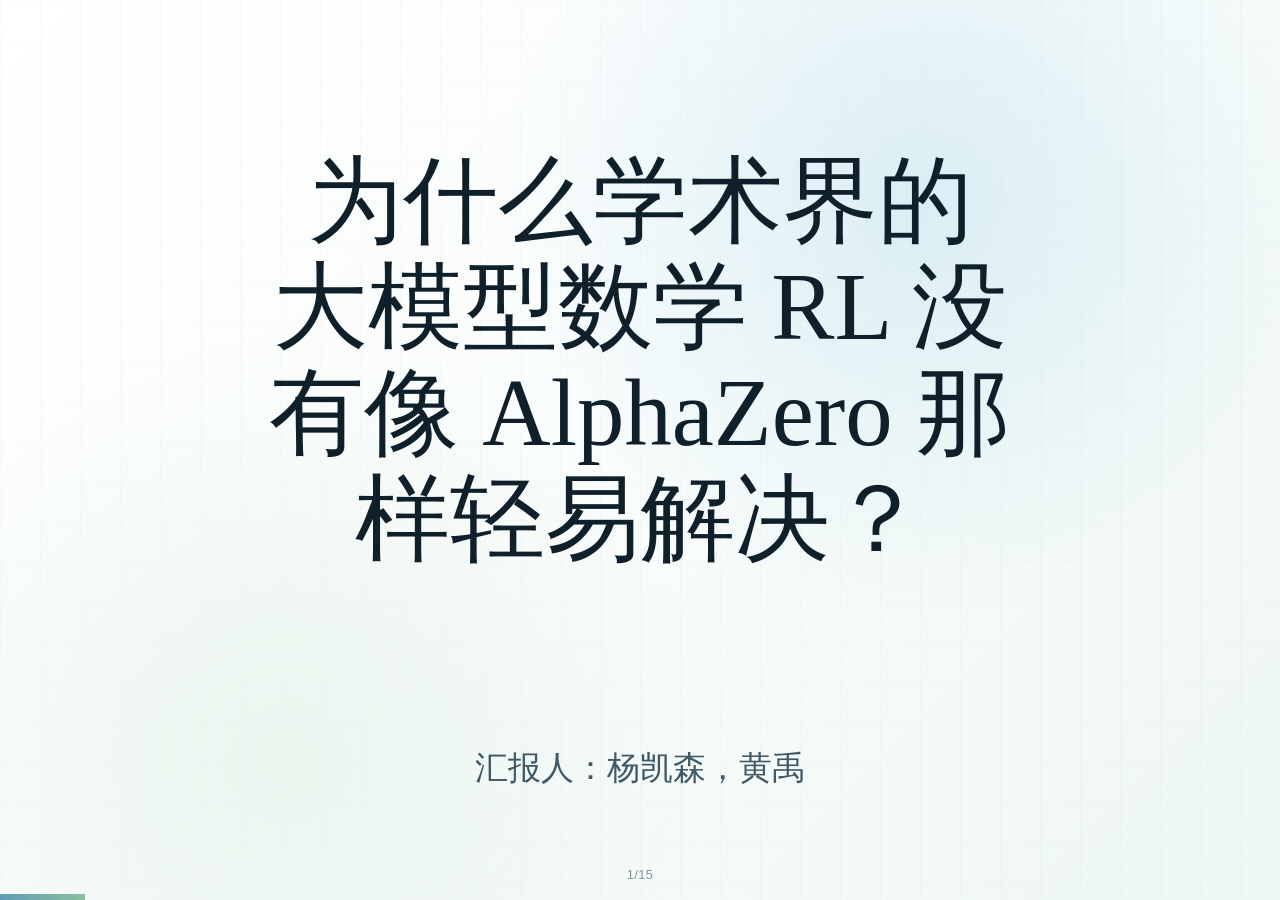
==== slides/llm_math_rl_alpha_zero/index.html @ 80ddf14b "Add LLM math RL class slides Co-authored-by: Codex <codex@openai.com>" ====
<!doctype html>
<html lang="zh-CN">
<head>
  <meta charset="utf-8" />
  <meta name="viewport" content="width=device-width, initial-scale=1" />
  <title>为什么学术界的大模型数学RL没有像AlphaZero那样轻易解决？</title>
  <style>
    :root {
      --ink: #18202b;
      --muted: #5f6875;
      --paper: #f7f4ee;
      --panel: #fffdf8;
      --line: #ded6c7;
      --red: #a84636;
      --blue: #2f6384;
      --green: #4d765c;
      --gold: #b88435;
    }
    * { box-sizing: border-box; }
    body {
      margin: 0;
      font-family: Inter, "Avenir Next", "Helvetica Neue", Arial, "PingFang SC", "Microsoft YaHei", sans-serif;
      color: var(--ink);
      background: #111;
      overflow: hidden;
    }
    .deck {
      height: 100vh;
      width: 100vw;
      position: relative;
      background: var(--paper);
    }
    .slide {
      display: none;
      width: 100vw;
      height: 100vh;
      padding: 56px 72px 54px;
      position: absolute;
      inset: 0;
      overflow: hidden;
      background:
        linear-gradient(90deg, rgba(24,32,43,.035) 1px, transparent 1px),
        linear-gradient(180deg, rgba(24,32,43,.03) 1px, transparent 1px),
        var(--paper);
      background-size: 34px 34px;
    }
    .slide.active { display: block; }
    .kicker {
      color: var(--red);
      text-transform: uppercase;
      letter-spacing: .08em;
      font-size: 13px;
      font-weight: 800;
      margin-bottom: 18px;
    }
    h1, h2 {
      margin: 0;
      letter-spacing: 0;
      line-height: 1.04;
      font-weight: 820;
    }
    h1 {
      font-size: clamp(48px, 6.1vw, 92px);
      max-width: 1120px;
    }
    h2 {
      font-size: clamp(34px, 4.2vw, 62px);
      max-width: 1100px;
    }
    h3 {
      font-size: 23px;
      margin: 0 0 14px;
      line-height: 1.22;
    }
    p {
      font-size: 25px;
      line-height: 1.45;
      margin: 18px 0 0;
      color: var(--muted);
      max-width: 1020px;
    }
    .lead {
      font-size: 30px;
      line-height: 1.42;
      color: #303844;
      max-width: 1080px;
    }
    .grid {
      display: grid;
      gap: 26px;
      margin-top: 34px;
    }
    .cols-2 { grid-template-columns: 1fr 1fr; }
    .cols-3 { grid-template-columns: repeat(3, 1fr); }
    .card {
      background: rgba(255,253,248,.84);
      border: 1px solid var(--line);
      border-radius: 8px;
      padding: 24px 26px;
      box-shadow: 0 12px 34px rgba(40,34,24,.08);
    }
    .card strong { color: var(--ink); }
    .card p, li { font-size: 22px; line-height: 1.42; }
    ul {
      padding-left: 1.1em;
      margin: 16px 0 0;
      color: #34404d;
    }
    li { margin: 10px 0; }
    .formula {
      font-family: ui-monospace, SFMono-Regular, Menlo, Consolas, monospace;
      font-size: 28px;
      color: #1f2a36;
      background: #f0e9db;
      border: 1px solid #dfd2bf;
      border-radius: 8px;
      padding: 18px 20px;
      display: inline-block;
      margin-top: 18px;
    }
    .image-row {
      display: grid;
      grid-template-columns: 1.05fr .95fr;
      gap: 28px;
      align-items: center;
      margin-top: 28px;
      height: calc(100vh - 255px);
    }
    .figure {
      background: var(--panel);
      border: 1px solid var(--line);
      border-radius: 8px;
      padding: 12px;
      height: 100%;
      display: flex;
      align-items: center;
      justify-content: center;
      box-shadow: 0 12px 34px rgba(40,34,24,.08);
    }
    .figure img {
      max-width: 100%;
      max-height: 100%;
      object-fit: contain;
      display: block;
    }
    .caption {
      font-size: 16px;
      color: var(--muted);
      margin-top: 8px;
    }
    .tag {
      display: inline-block;
      padding: 5px 10px;
      border-radius: 999px;
      background: #eee4d2;
      border: 1px solid #dbccb4;
      color: #4f4130;
      font-size: 15px;
      font-weight: 750;
      margin: 0 8px 8px 0;
    }
    .big-number {
      font-size: 58px;
      font-weight: 860;
      color: var(--blue);
      line-height: 1;
      margin-bottom: 8px;
    }
    .eqbox {
      display: grid;
      grid-template-columns: 1fr 1fr;
      gap: 24px;
      margin-top: 34px;
    }
    .axis {
      height: 210px;
      border-left: 2px solid #42505f;
      border-bottom: 2px solid #42505f;
      position: relative;
      margin-top: 24px;
      background: linear-gradient(180deg, rgba(255,255,255,.48), rgba(255,255,255,.12));
    }
    .line {
      position: absolute;
      left: 20px;
      right: 20px;
      height: 4px;
      background: var(--blue);
      top: 74px;
      border-radius: 999px;
    }
    .curve {
      position: absolute;
      left: 20px;
      right: 20px;
      bottom: 22px;
      height: 150px;
    }
    .curve svg { width: 100%; height: 100%; }
    .board {
      display: grid;
      grid-template-columns: repeat(7, 34px);
      gap: 7px;
      justify-content: center;
      margin-top: 20px;
    }
    .cell {
      width: 34px;
      height: 34px;
      border-radius: 50%;
      background: #dfd7c7;
      border: 1px solid #c9bca7;
    }
    .r { background: #b8493a; }
    .y { background: #d0a141; }
    .watermelon {
      position: relative;
      width: 480px;
      height: 300px;
      border-radius: 50%;
      background: radial-gradient(circle at 50% 48%, #e64d5f 0 54%, #f5d7d6 55% 59%, #477a55 60% 100%);
      margin: 34px auto 0;
      box-shadow: inset -16px -22px 35px rgba(0,0,0,.16);
    }
    .seed {
      position: absolute;
      width: 14px;
      height: 28px;
      border-radius: 50% 50% 55% 55%;
      background: #1c1b18;
      transform: rotate(18deg);
    }
    .arrow {
      text-align: center;
      font-size: 42px;
      color: var(--gold);
      font-weight: 800;
      margin-top: 18px;
    }
    .shrink-layout {
      display: grid;
      grid-template-columns: 1.18fr .82fr;
      gap: clamp(22px, 3vw, 38px);
      align-items: center;
      height: calc(100vh - 220px);
      margin-top: clamp(22px, 3vh, 34px);
    }
    .shrink-scene {
      position: relative;
      height: 100%;
      min-height: 430px;
      border: 1px solid var(--line);
      border-radius: 14px;
      background:
        radial-gradient(circle at 50% 50%, rgba(230, 77, 95, .08), transparent 40%),
        linear-gradient(180deg, rgba(255,255,255,.94), rgba(247,252,249,.84));
      overflow: hidden;
      box-shadow: var(--shadow-soft);
    }
    .melon-shell {
      position: absolute;
      left: 50%;
      top: 50%;
      width: min(52vw, 620px);
      aspect-ratio: 1.58;
      border-radius: 50%;
      background:
        radial-gradient(circle at 50% 48%, #e75a66 0 55%, #f7d8d5 56% 60%, #4d7d5c 61% 100%);
      box-shadow: inset -22px -26px 42px rgba(25, 55, 40, .18), 0 22px 52px rgba(93, 118, 104, .12);
      transform: translate(-50%, -50%) scale(1);
      transform-origin: center;
    }
    .seed-map-final {
      position: absolute;
      left: 50%;
      top: 50%;
      width: min(44vw, 560px);
      height: min(54vh, 390px);
      transform: translate(-50%, -50%) scale(.72);
      opacity: 0;
      border-radius: 12px;
      background: rgba(255,255,255,.94);
      border: 1px solid rgba(107, 137, 145, .24);
      padding: 10px;
      box-shadow: 0 18px 46px rgba(72, 90, 98, .16);
      display: flex;
      align-items: center;
      justify-content: center;
    }
    .seed-map-final img {
      max-width: 100%;
      max-height: 100%;
      object-fit: contain;
      display: block;
    }
    .seed-pin {
      position: absolute;
      left: 50%;
      top: 50%;
      width: 13px;
      height: 13px;
      border-radius: 50%;
      background: #2f6384;
      box-shadow: 0 0 0 5px rgba(79, 131, 163, .13);
      opacity: 0;
      transform: translate(-50%, -50%) scale(.4);
    }
    .slide.active .melon-shell {
      animation: shrinkMelon 2.1s cubic-bezier(.22,.9,.25,1) .20s forwards;
    }
    .slide.active .seed-map-final {
      animation: revealSeedMap 1.55s cubic-bezier(.22,.9,.25,1) 1.10s forwards;
    }
    .slide.active .seed-pin {
      animation: seedPin 1.45s cubic-bezier(.2,.82,.28,1) 1.05s forwards;
    }
    .slide.active .seed-pin:nth-of-type(3) { animation-delay: 1.14s; }
    .slide.active .seed-pin:nth-of-type(4) { animation-delay: 1.20s; }
    .slide.active .seed-pin:nth-of-type(5) { animation-delay: 1.28s; }
    .slide.active .seed-pin:nth-of-type(6) { animation-delay: 1.35s; }
    .shrink-copy {
      display: flex;
      flex-direction: column;
      justify-content: center;
      min-height: 430px;
    }
    @keyframes shrinkMelon {
      0% { opacity: 1; transform: translate(-50%, -50%) scale(1); filter: saturate(1); }
      58% { opacity: .92; transform: translate(-50%, -50%) scale(.58); filter: saturate(.92); }
      100% { opacity: .14; transform: translate(-50%, -50%) scale(.26); filter: saturate(.55); }
    }
    @keyframes revealSeedMap {
      0% { opacity: 0; transform: translate(-50%, -50%) scale(.72); }
      100% { opacity: 1; transform: translate(-50%, -50%) scale(1); }
    }
    @keyframes seedPin {
      0% { opacity: 0; transform: translate(-50%, -50%) scale(.35); }
      100% { opacity: 1; transform: translate(var(--dx), var(--dy)) scale(1); }
    }
    .footer {
      position: absolute;
      left: 72px;
      right: 72px;
      bottom: 24px;
      display: flex;
      justify-content: space-between;
      color: #7a746b;
      font-size: 14px;
    }
    .progress {
      position: fixed;
      left: 0;
      bottom: 0;
      height: 4px;
      background: var(--red);
      transition: width .15s ease;
      z-index: 3;
    }
    .note {
      position: absolute;
      right: 72px;
      top: 60px;
      color: #887f72;
      font-size: 14px;
    }
    .compact p, .compact li { font-size: 20px; }

    /*
      Visual refresh: "scholarly atlas".
      The original content is preserved; this layer gives the deck a more
      editorial classroom-presentation feel with restrained motion.
    */
    :root {
      --ink: #15191e;
      --muted: #545e67;
      --paper: #f3efe6;
      --panel: rgba(255, 252, 244, .74);
      --line: rgba(75, 69, 57, .20);
      --red: #8f2f2b;
      --blue: #245a78;
      --green: #3e6c55;
      --gold: #a87327;
      --wash-blue: rgba(36, 90, 120, .085);
      --wash-red: rgba(143, 47, 43, .070);
      --wash-green: rgba(62, 108, 85, .075);
      --shadow-soft: 0 22px 56px rgba(39, 31, 20, .11);
      --slide-padding-x: clamp(30px, 5vw, 78px);
      --slide-padding-y: clamp(28px, 5.2vh, 58px);
      --display: "Iowan Old Style", "Palatino Linotype", "Songti SC", "STSong", Georgia, serif;
      --body: "Avenir Next", "Source Han Sans SC", "PingFang SC", "Microsoft YaHei", system-ui, sans-serif;
    }

    html, body {
      height: 100%;
      overflow: hidden;
    }

    body {
      font-family: var(--body);
      color: var(--ink);
      background:
        radial-gradient(circle at 8% 0%, rgba(143, 47, 43, .22), transparent 31%),
        radial-gradient(circle at 92% 100%, rgba(36, 90, 120, .20), transparent 32%),
        #171514;
    }

    .deck {
      background: #181614;
      isolation: isolate;
    }

    .slide {
      height: 100vh;
      height: 100dvh;
      padding: var(--slide-padding-y) var(--slide-padding-x) calc(var(--slide-padding-y) * .9);
      background:
        linear-gradient(90deg, rgba(39, 35, 28, .040) 1px, transparent 1px),
        linear-gradient(180deg, rgba(39, 35, 28, .034) 1px, transparent 1px),
        radial-gradient(circle at 16% 18%, var(--wash-red), transparent 33%),
        radial-gradient(circle at 88% 82%, var(--wash-blue), transparent 35%),
        linear-gradient(135deg, #f8f5ee 0%, var(--paper) 52%, #ebe3d6 100%);
      background-size: 34px 34px, 34px 34px, 100% 100%, 100% 100%, 100% 100%;
    }

    .slide::before {
      content: "";
      position: absolute;
      inset: clamp(12px, 2vw, 24px);
      border: 1px solid rgba(55, 50, 42, .18);
      pointer-events: none;
    }

    .slide::after {
      content: "";
      position: absolute;
      right: clamp(26px, 4vw, 70px);
      top: clamp(18px, 4vh, 48px);
      width: clamp(70px, 9vw, 142px);
      height: clamp(70px, 9vw, 142px);
      border-radius: 50%;
      background:
        linear-gradient(90deg, transparent 48%, rgba(143, 47, 43, .22) 49% 51%, transparent 52%),
        linear-gradient(0deg, transparent 48%, rgba(36, 90, 120, .20) 49% 51%, transparent 52%),
        radial-gradient(circle, transparent 52%, rgba(62, 108, 85, .20) 53% 56%, transparent 57%);
      opacity: .55;
      pointer-events: none;
    }

    .slide.active {
      display: block;
      animation: slideIn .38s ease-out both;
    }

    .slide.active > *:not(.footer) {
      animation: riseIn .48s ease-out both;
    }

    .slide.active > *:nth-child(2) { animation-delay: .035s; }
    .slide.active > *:nth-child(3) { animation-delay: .075s; }
    .slide.active > *:nth-child(4) { animation-delay: .105s; }

    .kicker {
      display: inline-flex;
      align-items: center;
      gap: 10px;
      margin-bottom: clamp(12px, 2.2vh, 20px);
      color: var(--red);
      font-size: clamp(11px, 1.2vw, 13px);
      font-weight: 850;
      letter-spacing: .12em;
    }

    .kicker::before {
      content: "";
      width: clamp(32px, 5vw, 70px);
      height: 1px;
      background: currentColor;
      opacity: .72;
    }

    h1, h2 {
      font-family: var(--display);
      font-weight: 620;
      color: #11161b;
      text-wrap: balance;
    }

    h1 {
      font-size: clamp(42px, 6.4vw, 88px);
      line-height: .98;
      max-width: min(1120px, 92vw);
    }

    h2 {
      font-size: clamp(32px, 4.6vw, 64px);
      line-height: 1.02;
      max-width: min(1120px, 92vw);
    }

    h3 {
      font-family: var(--display);
      font-size: clamp(19px, 2vw, 27px);
      font-weight: 640;
      color: #15191e;
      letter-spacing: 0;
    }

    p {
      font-size: clamp(18px, 2.05vw, 25px);
      line-height: 1.46;
      color: var(--muted);
    }

    .lead {
      font-size: clamp(22px, 2.65vw, 32px);
      line-height: 1.36;
      color: #29323a;
      max-width: min(1080px, 90vw);
    }

    .grid {
      gap: clamp(16px, 2vw, 28px);
      margin-top: clamp(24px, 4vh, 38px);
    }

    .card {
      position: relative;
      overflow: hidden;
      background:
        linear-gradient(180deg, rgba(255, 253, 247, .82), rgba(247, 241, 229, .63));
      border: 1px solid var(--line);
      border-radius: 3px;
      padding: clamp(18px, 2.2vw, 29px);
      box-shadow: var(--shadow-soft);
      backdrop-filter: blur(7px);
    }

    .card::before {
      content: "";
      position: absolute;
      left: 0;
      top: 0;
      bottom: 0;
      width: 4px;
      background: linear-gradient(180deg, var(--red), var(--blue));
      opacity: .78;
    }

    .card p, li {
      font-size: clamp(17px, 1.75vw, 22px);
      line-height: 1.43;
    }

    .formula {
      max-width: 100%;
      font-size: clamp(18px, 2.15vw, 28px);
      color: #17202a;
      background:
        linear-gradient(180deg, rgba(245, 238, 223, .92), rgba(233, 221, 199, .80));
      border: 1px solid rgba(80, 70, 50, .22);
      border-radius: 3px;
      box-shadow: inset 0 1px 0 rgba(255,255,255,.52);
      white-space: normal;
    }

    .image-row {
      gap: clamp(20px, 2.6vw, 34px);
      height: calc(100vh - clamp(218px, 29vh, 270px));
      min-height: 0;
    }

    .figure {
      min-height: 0;
      background:
        linear-gradient(180deg, rgba(255, 253, 247, .92), rgba(246, 239, 225, .82));
      border: 1px solid rgba(71, 63, 49, .19);
      border-radius: 4px;
      padding: clamp(8px, 1.2vw, 14px);
      box-shadow: var(--shadow-soft);
    }

    .figure img {
      filter: saturate(.94) contrast(1.03);
    }

    .tag {
      border-radius: 3px;
      background: rgba(232, 221, 199, .78);
      color: #514434;
      font-size: clamp(12px, 1.25vw, 15px);
      letter-spacing: .02em;
    }

    .big-number {
      font-family: var(--display);
      font-size: clamp(42px, 5.6vw, 64px);
      font-weight: 680;
      color: var(--blue);
    }

    .eqbox {
      gap: clamp(16px, 2vw, 26px);
      margin-top: clamp(24px, 4vh, 38px);
    }

    .axis {
      border-color: rgba(35, 45, 55, .72);
      background:
        linear-gradient(180deg, rgba(255,255,255,.50), rgba(255,255,255,.12)),
        repeating-linear-gradient(90deg, rgba(36, 90, 120, .08) 0 1px, transparent 1px 34px);
    }

    .line {
      background: linear-gradient(90deg, var(--blue), var(--green));
    }

    .board {
      padding: 18px;
      width: max-content;
      margin-left: auto;
      margin-right: auto;
      background: rgba(36, 90, 120, .11);
      border: 1px solid rgba(36, 90, 120, .22);
      border-radius: 4px;
    }

    .cell {
      box-shadow: inset 0 2px 4px rgba(0,0,0,.08);
    }

    .watermelon {
      max-width: min(480px, 74vw);
      max-height: min(300px, 40vh);
      aspect-ratio: 8 / 5;
      width: min(480px, 74vw);
      height: auto;
      border-radius: 50%;
      animation: breathe 4s ease-in-out infinite;
    }

    .arrow {
      font-family: var(--display);
      font-size: clamp(28px, 4.2vw, 46px);
      color: var(--gold);
    }

    .footer {
      left: var(--slide-padding-x);
      right: var(--slide-padding-x);
      bottom: clamp(16px, 2.3vh, 26px);
      color: rgba(65, 58, 47, .72);
      font-size: clamp(11px, 1.1vw, 14px);
      letter-spacing: .02em;
    }

    .footer::before {
      content: "";
      position: absolute;
      left: 0;
      right: 0;
      top: -12px;
      height: 1px;
      background: linear-gradient(90deg, rgba(143,47,43,.45), transparent 45%, rgba(36,90,120,.32));
    }

    .progress {
      height: 5px;
      background: linear-gradient(90deg, var(--red), var(--gold), var(--blue));
      box-shadow: 0 -1px 12px rgba(143,47,43,.22);
    }

    .caption {
      font-size: clamp(13px, 1.2vw, 16px);
    }

    .compact p, .compact li {
      font-size: clamp(16px, 1.55vw, 20px);
    }

    .slide:nth-of-type(1) {
      background:
        radial-gradient(circle at 76% 26%, rgba(143, 47, 43, .13), transparent 32%),
        radial-gradient(circle at 20% 82%, rgba(36, 90, 120, .14), transparent 33%),
        linear-gradient(90deg, rgba(39, 35, 28, .038) 1px, transparent 1px),
        linear-gradient(180deg, rgba(39, 35, 28, .032) 1px, transparent 1px),
        linear-gradient(135deg, #faf7f1 0%, #f0eadf 56%, #e3d8c8 100%);
      background-size: 100% 100%, 100% 100%, 34px 34px, 34px 34px, 100% 100%;
    }

    .slide:nth-of-type(1) h1 {
      max-width: 1040px;
      margin-top: clamp(18px, 4vh, 40px);
    }

    .slide:nth-of-type(1) .grid {
      max-width: 1120px;
    }

    @keyframes slideIn {
      from { opacity: .86; transform: scale(.992); }
      to { opacity: 1; transform: scale(1); }
    }

    @keyframes riseIn {
      from { opacity: 0; transform: translateY(12px); }
      to { opacity: 1; transform: translateY(0); }
    }

    @keyframes breathe {
      0%, 100% { transform: scale(1); filter: saturate(.97); }
      50% { transform: scale(1.018); filter: saturate(1.05); }
    }

    @media (max-height: 720px) {
      .slide {
        padding-top: clamp(22px, 4vh, 36px);
        padding-bottom: clamp(22px, 4vh, 36px);
      }
      .lead { font-size: clamp(19px, 2.25vw, 26px); }
      p { margin-top: 12px; }
      .grid { margin-top: 22px; }
      .image-row { height: calc(100vh - 218px); }
    }

    @media (max-height: 600px) {
      .footer { display: none; }
      .image-row { height: calc(100vh - 175px); }
      .card { padding: 14px 16px; }
      .formula { padding: 12px 14px; }
    }

    @media (max-width: 860px) {
      .cols-2, .cols-3, .eqbox, .image-row {
        grid-template-columns: 1fr;
      }
      .image-row {
        height: auto;
      }
      .figure {
        height: min(42vh, 360px);
      }
    }

    @media (prefers-reduced-motion: reduce) {
      *, *::before, *::after {
        animation-duration: .01ms !important;
        animation-iteration-count: 1 !important;
        transition-duration: .01ms !important;
      }
    }
    /* Final light classroom style: airy, pale, figure-forward. */
    :root {
      --ink: #13212b;
      --muted: #596b76;
      --paper: #fbfcf9;
      --panel: rgba(255, 255, 255, .86);
      --line: rgba(121, 145, 151, .24);
      --red: #b65c55;
      --blue: #4f83a3;
      --green: #74a187;
      --gold: #c99b51;
      --wash-blue: rgba(140, 193, 216, .20);
      --wash-red: rgba(232, 170, 160, .16);
      --wash-green: rgba(165, 211, 189, .18);
      --shadow-soft: 0 14px 32px rgba(81, 96, 102, .10);
      --display: "Avenir Next", "Source Han Sans SC", "PingFang SC", "Microsoft YaHei", system-ui, sans-serif;
      --body: "Avenir Next", "Source Han Sans SC", "PingFang SC", "Microsoft YaHei", system-ui, sans-serif;
    }

    body {
      background:
        radial-gradient(circle at 12% 8%, rgba(192, 225, 238, .55), transparent 34%),
        radial-gradient(circle at 88% 92%, rgba(222, 235, 214, .55), transparent 32%),
        #f6faf8;
    }

    .deck {
      background: #f7fbfa;
    }

    .slide {
      background:
        radial-gradient(circle at 7% 14%, var(--wash-blue), transparent 34%),
        radial-gradient(circle at 93% 80%, var(--wash-green), transparent 36%),
        linear-gradient(90deg, rgba(89, 120, 126, .035) 1px, transparent 1px),
        linear-gradient(180deg, rgba(89, 120, 126, .030) 1px, transparent 1px),
        linear-gradient(135deg, #ffffff 0%, #f6fbfa 52%, #eef6f2 100%);
      background-size: 100% 100%, 100% 100%, 40px 40px, 40px 40px, 100% 100%;
    }

    .slide::before {
      inset: clamp(14px, 2vw, 22px);
      border: 1px solid rgba(112, 145, 153, .16);
      border-radius: 14px;
    }

    .slide::after {
      right: clamp(24px, 4vw, 64px);
      top: clamp(22px, 4vh, 52px);
      opacity: .28;
      background:
        linear-gradient(90deg, transparent 48%, rgba(79, 131, 163, .28) 49% 51%, transparent 52%),
        linear-gradient(0deg, transparent 48%, rgba(116, 161, 135, .24) 49% 51%, transparent 52%),
        radial-gradient(circle, transparent 52%, rgba(182, 92, 85, .18) 53% 56%, transparent 57%);
    }

    .kicker {
      color: #6e928f;
      letter-spacing: .16em;
    }

    h1, h2, h3 {
      font-family: var(--display);
      font-weight: 760;
      color: #14222c;
    }

    h1 {
      font-size: clamp(42px, 6.0vw, 82px);
    }

    h2 {
      font-size: clamp(31px, 4.05vw, 58px);
    }

    p {
      color: var(--muted);
    }

    .lead {
      color: #2a3a44;
    }

    .card {
      background:
        linear-gradient(180deg, rgba(255,255,255,.92), rgba(250,253,251,.78));
      border-color: rgba(106, 134, 139, .22);
      border-radius: 8px;
      box-shadow: var(--shadow-soft);
    }

    .card::before {
      width: 0;
    }

    .formula {
      background: rgba(237, 247, 244, .78);
      border-color: rgba(109, 155, 152, .24);
      border-radius: 8px;
    }

    .figure {
      background: rgba(255,255,255,.90);
      border-color: rgba(107, 137, 145, .20);
      border-radius: 10px;
      box-shadow: 0 12px 28px rgba(72, 90, 98, .09);
    }

    .figure img {
      filter: saturate(1.02) contrast(1.01);
    }

    .progress {
      background: linear-gradient(90deg, #86b8d4, #abd7c2, #efc989);
      box-shadow: none;
    }

    .footer {
      color: rgba(72, 93, 99, .65);
    }

    .footer::before {
      background: linear-gradient(90deg, rgba(93, 148, 176, .35), transparent 50%, rgba(129, 177, 151, .35));
    }

    .tag {
      background: rgba(238, 248, 244, .86);
      border-color: rgba(115, 161, 135, .28);
      color: #41665b;
    }

    .big-number {
      color: #5b91ad;
    }

    .hero-visual {
      display: grid;
      grid-template-columns: 1.15fr .85fr;
      gap: clamp(18px, 2.2vw, 28px);
      align-items: stretch;
      height: calc(100vh - clamp(225px, 29vh, 278px));
      margin-top: clamp(22px, 3vh, 32px);
    }

    .figure-gallery {
      display: grid;
      gap: clamp(14px, 1.6vw, 22px);
      margin-top: clamp(20px, 2.8vh, 30px);
      height: calc(100vh - clamp(170px, 23vh, 230px));
      min-height: 0;
    }

    .figure-gallery.two {
      grid-template-columns: 1fr 1fr;
    }

    .figure-gallery.three {
      grid-template-columns: repeat(3, 1fr);
    }

    .figure-gallery .figure {
      height: 100%;
      min-height: 0;
    }

    .figure-card {
      display: grid;
      grid-template-rows: 1fr auto;
      min-height: 0;
      gap: 8px;
    }

    .figure-card .figure {
      height: auto;
    }

    .fig-note {
      margin: 0;
      font-size: clamp(12px, 1.05vw, 15px);
      color: #5f7479;
      line-height: 1.28;
      text-align: center;
    }

    .wide-figure {
      height: calc(100vh - clamp(175px, 23vh, 232px));
      margin-top: clamp(20px, 3vh, 30px);
      background: var(--panel);
      border: 1px solid var(--line);
      border-radius: 10px;
      padding: clamp(8px, 1.1vw, 14px);
      display: flex;
      align-items: center;
      justify-content: center;
      box-shadow: 0 12px 28px rgba(72, 90, 98, .09);
      overflow: hidden;
    }

    .wide-figure img {
      max-width: 100%;
      max-height: 100%;
      object-fit: contain;
      display: block;
    }

    .strip-figure {
      height: calc(100vh - clamp(285px, 39vh, 360px));
    }

    .mini-proof {
      display: grid;
      grid-template-columns: repeat(4, 1fr);
      gap: clamp(10px, 1.3vw, 16px);
      margin-top: clamp(18px, 2.5vh, 28px);
    }

    .mini-proof .card {
      padding: clamp(14px, 1.7vw, 20px);
    }

    .mini-proof h3 {
      font-size: clamp(16px, 1.55vw, 20px);
      margin-bottom: 8px;
    }

    .mini-proof p {
      font-size: clamp(14px, 1.25vw, 17px);
      margin-top: 6px;
    }

    .slide:nth-of-type(1) {
      background:
        radial-gradient(circle at 72% 22%, rgba(181, 220, 235, .44), transparent 36%),
        radial-gradient(circle at 22% 84%, rgba(216, 235, 220, .42), transparent 34%),
        linear-gradient(90deg, rgba(89, 120, 126, .032) 1px, transparent 1px),
        linear-gradient(180deg, rgba(89, 120, 126, .028) 1px, transparent 1px),
        linear-gradient(135deg, #ffffff 0%, #f8fcfb 54%, #eef7f2 100%);
      background-size: 100% 100%, 100% 100%, 40px 40px, 40px 40px, 100% 100%;
    }

    .slide:nth-of-type(1) .card {
      background: rgba(255,255,255,.72);
    }

    .question-only {
      display: none;
      place-items: center;
      text-align: center;
    }

    .question-only.active {
      display: grid;
    }

    .question-only .kicker {
      position: absolute;
      top: clamp(42px, 7vh, 70px);
      left: 50%;
      transform: translateX(-50%);
    }

    .question-only .kicker::before {
      display: none;
    }

    .question-only h1 {
      max-width: min(1040px, 86vw);
      font-size: clamp(46px, 6.7vw, 88px);
      line-height: 1.05;
      margin: 0;
    }

    /* Final typography/layout pass: clean lecture slides, no decorative frame. */
    :root {
      --title-font: "AR PL UKai CN", "KaiTi", "STKaiti", "Kaiti SC", serif;
      --text-font: "WenQuanYi Micro Hei", "Microsoft YaHei", "PingFang SC", "Helvetica Neue", Arial, sans-serif;
      --ink: #10202b;
      --muted: #405966;
      --paper: #f7fbfa;
      --panel: #ffffff;
      --line: #d7e7e3;
      --accent: #5f9db5;
      --accent-2: #8bbf9f;
    }

    body,
    .deck,
    .slide {
      font-family: var(--text-font);
      background: #f7fbfa;
      color: var(--ink);
    }

    .slide {
      padding: clamp(34px, 5vh, 56px) clamp(44px, 5.4vw, 78px) clamp(36px, 5vh, 54px);
      background:
        linear-gradient(90deg, rgba(95, 157, 181, .055) 0 10px, transparent 10px),
        linear-gradient(180deg, #ffffff 0%, #f7fbfa 100%);
    }

    .slide::before,
    .slide::after {
      display: none;
    }

    .kicker,
    .footer,
    p,
    li,
    .lead,
    .fig-note,
    .tag,
    .caption {
      font-family: var(--text-font);
    }

    h1,
    h2,
    h3 {
      font-family: var(--title-font);
      color: var(--ink);
      font-weight: 500;
      letter-spacing: 0;
    }

    h1 {
      font-size: clamp(58px, 7.1vw, 100px);
      line-height: 1.06;
      max-width: min(1200px, 90vw);
    }

    h2 {
      font-size: clamp(44px, 5.1vw, 72px);
      line-height: 1.08;
      max-width: min(1180px, 92vw);
    }

    h3 {
      font-size: clamp(28px, 2.35vw, 36px);
      line-height: 1.18;
      margin-bottom: 12px;
    }

    .kicker {
      font-size: clamp(14px, 1.15vw, 17px);
      letter-spacing: .12em;
      color: #5f8d94;
      margin-bottom: clamp(14px, 2vh, 22px);
      font-weight: 800;
    }

    .kicker::before {
      display: none;
    }

    p {
      font-size: clamp(23px, 2.05vw, 30px);
      line-height: 1.38;
      color: var(--muted);
      margin-top: 14px;
    }

    .lead {
      font-size: clamp(30px, 2.8vw, 40px);
      line-height: 1.34;
      color: #233944;
    }

    .grid {
      gap: clamp(18px, 2vw, 28px);
      margin-top: clamp(24px, 3.4vh, 36px);
    }

    .card {
      background: #ffffff;
      border: 1px solid var(--line);
      border-radius: 12px;
      box-shadow: none;
      padding: clamp(22px, 2.3vw, 34px);
    }

    .card p,
    li {
      font-size: clamp(22px, 1.85vw, 29px);
      line-height: 1.36;
    }

    .formula {
      font-size: clamp(22px, 2vw, 31px);
      background: #eef8f5;
      border: 1px solid #cfe4dc;
      border-radius: 10px;
      padding: 14px 18px;
    }

    .figure {
      background: #ffffff;
      border: 1px solid var(--line);
      border-radius: 12px;
      box-shadow: none;
      padding: clamp(8px, 1vw, 12px);
    }

    .figure-gallery {
      gap: clamp(16px, 1.8vw, 24px);
      height: calc(100vh - clamp(180px, 23vh, 235px));
      margin-top: clamp(18px, 2.7vh, 28px);
    }

    .hero-visual,
    .image-row {
      height: calc(100vh - clamp(210px, 27vh, 270px));
      gap: clamp(20px, 2.4vw, 34px);
    }

    .fig-note {
      font-size: clamp(17px, 1.35vw, 22px);
      line-height: 1.28;
      color: #526a74;
    }

    .footer {
      font-size: clamp(13px, 1vw, 16px);
      color: #82969c;
      bottom: clamp(14px, 2vh, 24px);
    }

    .footer::before {
      display: none;
    }

    .progress {
      height: 6px;
      background: linear-gradient(90deg, var(--accent), var(--accent-2));
    }

    .question-only,
    .question-only.active {
      text-align: center;
    }

    .question-only h1 {
      font-size: clamp(64px, 7.4vw, 104px);
      line-height: 1.12;
      max-width: min(1180px, 88vw);
      margin: 0 auto;
    }

    .presenters {
      margin: clamp(28px, 4.5vh, 46px) auto 0;
      max-width: min(900px, 78vw);
      color: #405966;
      font-size: clamp(28px, 2.6vw, 42px);
      line-height: 1.25;
      text-align: center;
    }

    .question-only .kicker {
      top: clamp(46px, 7vh, 78px);
      left: 0;
      right: 0;
      width: 100%;
      transform: none;
      text-align: center;
    }

    .guess-slide .grid {
      height: calc(100vh - clamp(165px, 23vh, 220px));
      align-items: stretch;
    }

    .guess-slide .card {
      display: flex;
      flex-direction: column;
      justify-content: center;
      padding: clamp(34px, 4vw, 58px);
    }

    .guess-slide h3 {
      font-size: clamp(38px, 3.4vw, 52px);
      line-height: 1.16;
      margin-bottom: clamp(18px, 2.8vh, 32px);
    }

    .guess-slide .card p {
      font-size: clamp(30px, 2.55vw, 40px);
      line-height: 1.38;
      margin-top: clamp(14px, 2.2vh, 24px);
    }

    .kicker {
      display: none !important;
    }

    .slide,
    h1, h2, h3,
    p, li,
    .lead,
    .card,
    .fig-note,
    .caption,
    .formula,
    .presenters {
      text-align: center;
    }

    .card p,
    .lead,
    p,
    ul {
      margin-left: auto;
      margin-right: auto;
    }

    ul {
      padding-left: 0;
      list-style-position: inside;
    }

    div.formula,
    .card > .formula {
      display: block;
      width: max-content;
      max-width: 100%;
      margin-left: auto;
      margin-right: auto;
    }

    .footer {
      justify-content: center;
      text-align: center;
    }

    .footer span:first-child {
      display: none;
    }

    @media (max-height: 720px) {
      .figure-gallery, .wide-figure, .hero-visual {
        height: calc(100vh - 190px);
      }
      .mini-proof {
        display: none;
      }
    }

    @media (max-width: 900px) {
      .figure-gallery.two,
      .figure-gallery.three,
      .hero-visual {
        grid-template-columns: 1fr;
        height: auto;
      }
      .mini-proof {
        grid-template-columns: 1fr 1fr;
      }
    }

    @media print {
      body { overflow: visible; background: white; }
      .deck { height: auto; }
      .slide {
        display: block !important;
        position: relative;
        page-break-after: always;
        width: 100vw;
        height: 100vh;
      }
      .melon-shell {
        animation: none !important;
        opacity: .14 !important;
        transform: translate(-50%, -50%) scale(.26) !important;
      }
      .seed-map-final {
        animation: none !important;
        opacity: 1 !important;
        transform: translate(-50%, -50%) scale(1) !important;
      }
      .seed-pin { display: none !important; }
      .progress { display: none; }
    }
  </style>
</head>
<body>
<main class="deck" id="deck">
  <section class="slide active question-only">
    <h1>为什么学术界的大模型数学 RL 没有像 AlphaZero 那样轻易解决？</h1>
    <p class="presenters">汇报人：杨凯森，黄禹</p>
    <div class="footer"><span>Class presentation draft</span><span>1</span></div>
  </section>

  <section class="slide guess-slide">
    <div class="kicker">Two tempting explanations</div>
    <h2>两个看起来很合理的猜测</h2>
    <div class="grid cols-2">
      <div class="card">
        <h3>猜测 1：状态 / 动作空间太大？</h3>
        <p>围棋只有 361 个格子，而大模型词表可以有 16 万 token。</p>
        <p>是不是因为搜索空间太大，所以 RL 很难像 AlphaZero 那样迭代？</p>
      </div>
      <div class="card">
        <h3>猜测 2：合法性约束太弱？</h3>
        <p>围棋每一步几乎都是合法落子。</p>
        <p>而语言模型会写出很多非法表达、无意义推导、格式错误答案。</p>
      </div>
    </div>
    <div class="footer"><span>Motivation</span><span>2</span></div>
  </section>

  <section class="slide">
    <div class="kicker">Why these are probably not the core</div>
    <h2>这两个猜测都可以被工程化地压低</h2>
    <div class="grid cols-2">
      <div class="card">
        <h3>词表维度可以收缩</h3>
        <p>模型词表可以很大，但数学推理真正需要活跃保留的符号集合小得多。</p>
        <p>如果只考虑数学符号和推理格式，几百个 token 量级就能覆盖相当多场景。</p>
        <div class="formula">160k tokens -> ~300 math tokens</div>
      </div>
      <div class="card">
        <h3>合法性可以交给编译器</h3>
        <p>可以接入 Lean / parser / 类型检查器，在生成过程中做静态检查。</p>
        <p>这样模型不一定能写出正确证明，但至少可以被限制在合法表达附近。</p>
        <div class="formula">LM + compiler feedback</div>
      </div>
    </div>
    <div class="footer"><span>Engineering is not enough</span><span>3</span></div>
  </section>

  <section class="slide">
    <div class="kicker">Main thesis</div>
    <h2>学术界的大模型数学 RL，多在固定大小数据集上实验</h2>
    <div class="image-row">
      <div class="figure"><img src="assets/bounded_information_budget.png" alt="bounded information budget"></div>
      <div>
        <h3>固定题集意味着固定信息源</h3>
        <p>给定训练集 D = {q_1, ..., q_n}，RL 反复在这些题目上 rollout，并用 verifier reward 更新模型。</p>
        <p>如果每道题 q_i 的信息积分有上限 C_i，那么整个固定数据集的信息量也有上限。</p>
        <div class="formula">A_D(T) = Σ_i A_i(T) ≤ Σ_i C_i</div>
        <p>左图展示的是每个 source prompt 已实现的信息积分与理论上限。</p>
      </div>
    </div>
    <div class="footer"><span>Claim</span><span>4</span></div>
  </section>

  <section class="slide compact">
    <div class="kicker">Information metric</div>
    <h2>我们怎么定义 RL 的平均信息量？</h2>
    <div class="grid cols-3">
      <div class="card">
        <h3>给定题目和 rollout</h3>
        <p>题目 q_i，训练 step t 的模型是 π_t。</p>
        <p>一次 rollout 是从当前模型采样一条解答轨迹。</p>
        <div class="formula">τ_i(t) ~ π_t(. | q_i)</div>
        <p>verifier 给出 reward。</p>
        <div class="formula">R_i(t)=r(q_i,τ_i(t))</div>
      </div>
      <div class="card">
        <h3>一次 rollout 的平均信息量</h3>
        <p>先把 reward 仿射变换到 0-1，避免不同 reward 尺度不可比。</p>
        <div class="formula">R01_i(t)=(R_i(t)-R_min)/(R_max-R_min)</div>
        <p>一次 rollout 属于当前 reward 分布；该分布的方差就是它对应的平均信息量。</p>
        <div class="formula">I_i(t)=V[R01_i(t)]</div>
        <p>二值 reward 时：</p>
        <div class="formula">I_i(t)=p_i(t)(1-p_i(t))≤1/4</div>
      </div>
      <div class="card">
        <h3>信息积分</h3>
        <p>沿训练步数累加，就得到题目 q_i 的信息积分。</p>
        <div class="formula">A_i(T)=Σ_{t=0}^{T-1} I_i(t)</div>
        <p>固定数据集 D 的总信息积分：</p>
        <div class="formula">A_D(T)=Σ_{q_i∈D} A_i(T)</div>
      </div>
    </div>
    <p class="lead">如果 p_i(t) 接近 0 或 1，rollout reward 几乎不再有差异，I_i(t) 接近 0；只有 p_i(t) 接近 1/2 时，每次 rollout 的平均信息量最大。</p>
    <div class="footer"><span>Metric</span><span>5</span></div>
  </section>

  <section class="slide">
    <div class="kicker">Self-play baseline</div>
    <h2>我们先看 AlphaZero：它为什么不会很快耗尽信息？</h2>
    <div class="grid cols-2">
      <div class="card">
        <h3>背景：自博弈 + MCTS</h3>
        <p>当前 policy/value network 通过 MCTS 搜索来落子。</p>
        <p>模型和自己对弈，胜负结果再训练新的 policy/value network。</p>
        <p>新模型继续成为下一轮自己的对手，数据分布会被不断刷新。</p>
        <div class="board">
          <span class="cell"></span><span class="cell"></span><span class="cell"></span><span class="cell"></span><span class="cell"></span><span class="cell"></span><span class="cell"></span>
          <span class="cell"></span><span class="cell"></span><span class="cell"></span><span class="cell r"></span><span class="cell"></span><span class="cell"></span><span class="cell"></span>
          <span class="cell"></span><span class="cell"></span><span class="cell y"></span><span class="cell r"></span><span class="cell"></span><span class="cell"></span><span class="cell"></span>
          <span class="cell"></span><span class="cell r"></span><span class="cell y"></span><span class="cell y"></span><span class="cell"></span><span class="cell"></span><span class="cell"></span>
          <span class="cell y"></span><span class="cell r"></span><span class="cell r"></span><span class="cell y"></span><span class="cell"></span><span class="cell"></span><span class="cell"></span>
        </div>
      </div>
      <div class="card">
        <h3>Connect Four 作为例子</h3>
        <p>自博弈里双方实力接近时，结果基本是一半正样本、一半负样本。</p>
        <div class="formula">p(win)≈1/2, I_t=V[R_t]≈1/4</div>
        <p>也就是说，每一步 rollout 的平均信息量几乎保持最大。</p>
        <div class="axis">
          <div class="line"></div>
          <div class="curve">
            <svg viewBox="0 0 400 150" preserveAspectRatio="none">
              <path d="M0 75 C80 72, 120 77, 200 74 S330 76, 400 73" fill="none" stroke="#2f6384" stroke-width="7" stroke-linecap="round"/>
            </svg>
          </div>
        </div>
        <p class="caption">示意：self-play 持续制造边界状态，reward variance 不会像固定题集那样自然清零。</p>
      </div>
    </div>
    <div class="footer"><span>Classic RL</span><span>6</span></div>
  </section>

  <section class="slide">
    <div class="kicker">One math problem</div>
    <h2>那么在数学题上呢？先看数据集只有 1 道题</h2>
    <div class="wide-figure">
      <img src="assets/completed_problem_H_p_subplots_top50.png" alt="DAPO-17k completed single-question sweeps">
    </div>
    <p class="fig-note">DAPO-17k completed single-question sweeps top-50：每个小图都是“只训练这一道题”的独立实验；蓝线是 H(p)，橙虚线是 p。p 接近 1 后，信息量迅速回到 0。</p>
    <div class="footer"><span>Single prompt</span><span>7</span></div>
  </section>

  <section class="slide">
    <div class="kicker">Per-prompt trajectories</div>
    <h2>再看数据集有多道题的情况</h2>
    <div class="wide-figure">
      <img src="assets/dapo17k_p_H_top30_multitask.png" alt="DAPO-17k pass rate and information trajectories">
    </div>
    <p class="fig-note">DAPO-17k sweep 前 30 个题目：上半部分是每题 pass-rate p 的轨迹，下半部分是同一批题的信息量 H / variance 轨迹。多题数据集更像若干有限预算的叠加。</p>
    <div class="footer"><span>Per-prompt dynamics</span><span>10</span></div>
  </section>

  <section class="slide">
    <div class="kicker">Multi-problem dynamics</div>
    <h2>多道题：多数信号近似可加，但相互作用较弱</h2>
    <div class="grid cols-2" style="height: calc(100vh - 205px);">
      <div class="figure"><img src="assets/diag_vs_offdiag_transfer_histogram.png" alt="diagonal vs off diagonal transfer"></div>
      <div class="figure"><img src="assets/additivity_summary_bars.png" alt="additivity summary"></div>
    </div>
    <p class="lead">如果题目之间相互作用弱，那么增加题数可以增加总信息量；但总上限仍然随固定题集规模受限。</p>
    <div class="footer"><span>Additivity</span><span>10</span></div>
  </section>

  <section class="slide">
    <div class="kicker">Distance 1</div>
    <h2>距离一：用性能向量</h2>
    <div class="image-row">
      <div class="figure"><img src="assets/sparse_delta_p_common_heatmap.png" alt="source to target performance matrix"></div>
      <div>
        <h3>每一行就是一道题的 fingerprint</h3>
        <p>训练题目 i，然后在同一组 target / anchor 上测试性能。</p>
        <div class="formula">x_i=(p_i1,p_i2,...,p_in)</div>
        <p>如果两道题改善的是同一批 target，它们的方向相近。</p>
        <div class="formula">d_cos(i,j)=1-cos(x_i,x_j)</div>
        <p>这给出一个近似无向的题目距离空间。</p>
      </div>
    </div>
    <div class="footer"><span>Distance from vectors</span><span>11</span></div>
  </section>

  <section class="slide">
    <div class="kicker">Distance 2</div>
    <h2>距离二：用自归一化迁移</h2>
    <div class="figure-gallery three">
      <div class="figure-card">
        <div class="figure"><img src="assets/sparse_positive_delta_p_common_heatmap.png" alt="positive transfer heatmap"></div>
        <p class="fig-note">p_ij：训练 i 后，j 的性能提升。</p>
      </div>
      <div class="figure-card">
        <div class="figure"><img src="assets/sparse_source_transfer_summary.png" alt="source transfer summary"></div>
        <p class="fig-note">p_ii：训练 i 后，i 自己的提升；用它归一化不同 source。</p>
      </div>
      <div class="figure-card">
        <div class="figure"><img src="assets/anchor_knn_graph.png" alt="anchor knn graph"></div>
        <p class="fig-note">R_ij 越大，i 对 j 的外溢越强；保留大边即可画图。</p>
      </div>
    </div>
    <p class="lead">核心量很简单：R_ij = p_ij / p_ii。它天然是有方向的；如果一定要对称距离，可以再把 R_ij 和 R_ji 合并。</p>
    <div class="footer"><span>Normalized transfer</span><span>12</span></div>
  </section>

  <section class="slide">
    <div class="kicker">Sharpness and geometry</div>
    <h2>收缩和几何可以同时画出来</h2>
    <div class="grid cols-2" style="height: calc(100vh - 205px);">
      <div class="figure"><img src="assets/sparse_action_entropy_per_token_heatmap.png" alt="action entropy per token heatmap"></div>
      <div class="figure"><img src="assets/seed_geometry_sharpness_embedding.png" alt="seed geometry sharpness embedding"></div>
    </div>
    <p class="lead">左边看收缩，右边看题目在 transfer space 中的位置。几何关系告诉我们哪些题可以互相带动。</p>
    <div class="footer"><span>Dataset geometry</span><span>13</span></div>
  </section>

  <section class="slide">
    <div class="kicker">Watermelon picture</div>
    <h2>固定数据集上的 RL：把西瓜缩成籽</h2>
    <div class="shrink-layout">
      <div class="shrink-scene">
        <div class="melon-shell"></div>
        <div class="seed-map-final">
          <img src="assets/seed_geometry_sharpness_embedding.png" alt="seed geometry as watermelon seeds">
        </div>
        <span class="seed-pin" style="--dx: -180px; --dy: -112px;"></span>
        <span class="seed-pin" style="--dx: 116px; --dy: -126px;"></span>
        <span class="seed-pin" style="--dx: -88px; --dy: 94px;"></span>
        <span class="seed-pin" style="--dx: 196px; --dy: 88px;"></span>
      </div>
      <div class="card shrink-copy">
        <h3>每个籽是一道题</h3>
        <p>原始模型是一个宽的输出分布。</p>
        <p>固定题集上的 RL 会降低 action entropy，把概率质量收缩到若干个题目解法附近。</p>
        <p>这些籽之间的距离，就是刚才由 transfer 定义出的数据集几何。</p>
      </div>
    </div>
    <div class="footer"><span>Shrinkage metaphor</span><span>14</span></div>
  </section>

  <section class="slide">
    <div class="kicker">How to get more information</div>
    <h2>如果固定题集信息有限，怎么增加信息？</h2>
    <div class="grid cols-3">
      <div class="card">
        <h3>更多相对独立的题</h3>
        <p>如果题目基本独立，增加题数会近似增加总信息预算。</p>
      </div>
      <div class="card">
        <h3>更丰富的 reward 信号</h3>
        <p>不仅看最终答案，还看 proof state、Lean 检查、步骤级 reward、partial credit。</p>
      </div>
      <div class="card">
        <h3>生成式环境</h3>
        <p>Diffusion / theorem generation / AI task generation 可以不断制造新边界。</p>
      </div>
    </div>
    <p class="lead">也就是说，未来真正需要的是会自我生成任务、验证任务、更新任务分布的系统。</p>
    <div class="footer"><span>Beyond fixed datasets</span><span>15</span></div>
  </section>

  <section class="slide">
    <div class="kicker">Takeaway</div>
    <h2>一句话总结</h2>
    <p class="lead">AlphaZero 的强大来自开放式自博弈带来的持续信息流；固定数学数据集上的 RL 更像有限信息的锐化过程。</p>
    <div class="grid cols-3">
      <div class="card"><h3>Bounded</h3><p>每道题的信息积分有限。</p></div>
      <div class="card"><h3>Additive</h3><p>题目之间相互作用弱时，总信息近似随题数增长。</p></div>
      <div class="card"><h3>Geometric</h3><p>题目之间的 transfer 可以定义 prompt space geometry。</p></div>
    </div>
    <p class="lead">谢谢大家。</p>
    <div class="footer"><span>End</span><span>16</span></div>
  </section>
</main>
<div class="progress" id="progress"></div>
<script>
  const slides = Array.from(document.querySelectorAll('.slide'));
  slides.forEach((slide, i) => {
    const footer = slide.querySelector('.footer');
    if (!footer) return;
    const slots = footer.querySelectorAll('span');
    if (slots.length >= 2) slots[slots.length - 1].textContent = `${i + 1}/${slides.length}`;
  });
  let idx = 0;
  const progress = document.getElementById('progress');
  function show(next) {
    idx = Math.max(0, Math.min(slides.length - 1, next));
    slides.forEach((s, i) => s.classList.toggle('active', i === idx));
    progress.style.width = `${((idx + 1) / slides.length) * 100}%`;
    location.hash = String(idx + 1);
  }
  window.addEventListener('keydown', (e) => {
    if (['ArrowRight', 'PageDown', ' '].includes(e.key)) show(idx + 1);
    if (['ArrowLeft', 'PageUp'].includes(e.key)) show(idx - 1);
    if (e.key === 'Home') show(0);
    if (e.key === 'End') show(slides.length - 1);
  });
  window.addEventListener('hashchange', () => {
    const n = Number(location.hash.replace('#', ''));
    if (Number.isFinite(n) && n >= 1 && n <= slides.length) show(n - 1);
  });
  const initial = Number(location.hash.replace('#', ''));
  show(Number.isFinite(initial) && initial > 0 ? initial - 1 : 0);
</script>
</body>
</html>
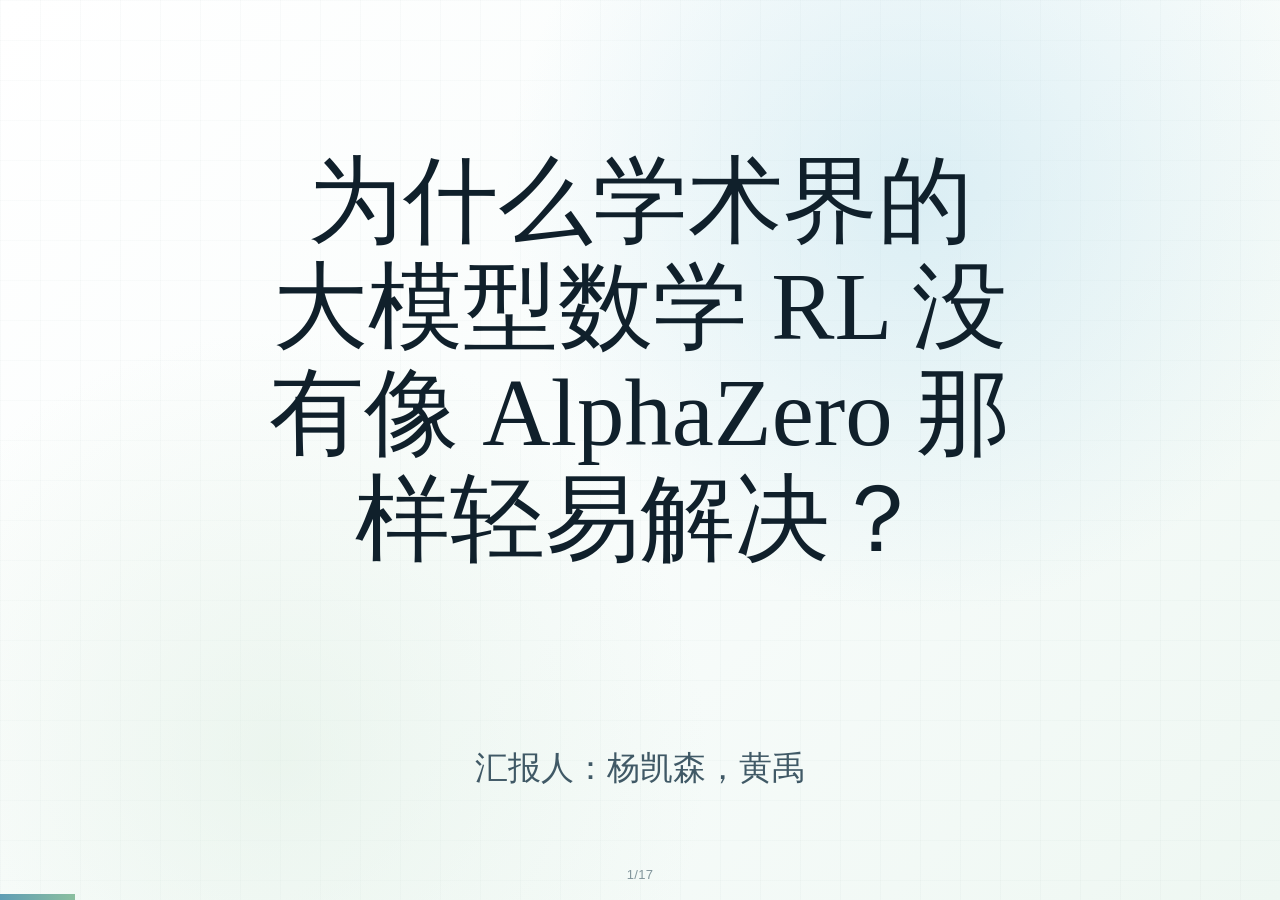
==== commit 572dcc6e: "Update LLM math RL slides" ====
--- a/slides/llm_math_rl_alpha_zero/index.html
+++ b/slides/llm_math_rl_alpha_zero/index.html
@@ -203,6 +203,11 @@
       gap: 7px;
       justify-content: center;
       margin-top: 20px;
+    }
+    .connectfour-chart {
+      height: min(31vh, 280px);
+      margin-top: 18px;
+      padding: 8px;
     }
     .cell {
       width: 34px;
@@ -1307,6 +1312,7 @@
     }
 
     @media print {
+      @page { size: 16in 9in; margin: 0; }
       body { overflow: visible; background: white; }
       .deck { height: auto; }
       .slide {
@@ -1336,45 +1342,45 @@
   <section class="slide active question-only">
     <h1>为什么学术界的大模型数学 RL 没有像 AlphaZero 那样轻易解决？</h1>
     <p class="presenters">汇报人：杨凯森，黄禹</p>
-    <div class="footer"><span>Class presentation draft</span><span>1</span></div>
+    <div class="footer"><span>Class presentation draft</span><span>1/17</span></div>
   </section>
 
   <section class="slide guess-slide">
-    <div class="kicker">Two tempting explanations</div>
-    <h2>两个看起来很合理的猜测</h2>
+    <div class="kicker">Tempting explanation 1</div>
+    <h2>猜测一：是不是因为状态 / 动作空间太大？</h2>
     <div class="grid cols-2">
       <div class="card">
-        <h3>猜测 1：状态 / 动作空间太大？</h3>
+        <h3>这个猜测很自然</h3>
         <p>围棋只有 361 个格子，而大模型词表可以有 16 万 token。</p>
         <p>是不是因为搜索空间太大，所以 RL 很难像 AlphaZero 那样迭代？</p>
       </div>
       <div class="card">
-        <h3>猜测 2：合法性约束太弱？</h3>
-        <p>围棋每一步几乎都是合法落子。</p>
-        <p>而语言模型会写出很多非法表达、无意义推导、格式错误答案。</p>
-      </div>
-    </div>
-    <div class="footer"><span>Motivation</span><span>2</span></div>
-  </section>
-
-  <section class="slide">
-    <div class="kicker">Why these are probably not the core</div>
-    <h2>这两个猜测都可以被工程化地压低</h2>
-    <div class="grid cols-2">
-      <div class="card">
-        <h3>词表维度可以收缩</h3>
+        <h3>但动作集合可以工程化收缩</h3>
         <p>模型词表可以很大，但数学推理真正需要活跃保留的符号集合小得多。</p>
         <p>如果只考虑数学符号和推理格式，几百个 token 量级就能覆盖相当多场景。</p>
         <div class="formula">160k tokens -> ~300 math tokens</div>
       </div>
+    </div>
+    <div class="footer"><span>Motivation</span><span>2/17</span></div>
+  </section>
+
+  <section class="slide guess-slide">
+    <div class="kicker">Tempting explanation 2</div>
+    <h2>猜测二：是不是因为合法性约束太弱？</h2>
+    <div class="grid cols-2">
       <div class="card">
-        <h3>合法性可以交给编译器</h3>
+        <h3>这个猜测也很自然</h3>
+        <p>围棋每一步几乎都是合法落子。</p>
+        <p>而语言模型会写出很多非法表达、无意义推导、格式错误答案。</p>
+      </div>
+      <div class="card">
+        <h3>但合法性可以交给编译器</h3>
         <p>可以接入 Lean / parser / 类型检查器，在生成过程中做静态检查。</p>
         <p>这样模型不一定能写出正确证明，但至少可以被限制在合法表达附近。</p>
         <div class="formula">LM + compiler feedback</div>
       </div>
     </div>
-    <div class="footer"><span>Engineering is not enough</span><span>3</span></div>
+    <div class="footer"><span>Engineering is not enough</span><span>3/17</span></div>
   </section>
 
   <section class="slide">
@@ -1390,7 +1396,7 @@
         <p>左图展示的是每个 source prompt 已实现的信息积分与理论上限。</p>
       </div>
     </div>
-    <div class="footer"><span>Claim</span><span>4</span></div>
+    <div class="footer"><span>Claim</span><span>4/17</span></div>
   </section>
 
   <section class="slide compact">
@@ -1423,7 +1429,7 @@
       </div>
     </div>
     <p class="lead">如果 p_i(t) 接近 0 或 1，rollout reward 几乎不再有差异，I_i(t) 接近 0；只有 p_i(t) 接近 1/2 时，每次 rollout 的平均信息量最大。</p>
-    <div class="footer"><span>Metric</span><span>5</span></div>
+    <div class="footer"><span>Metric</span><span>5/17</span></div>
   </section>
 
   <section class="slide">
@@ -1447,19 +1453,14 @@
         <h3>Connect Four 作为例子</h3>
         <p>自博弈里双方实力接近时，结果基本是一半正样本、一半负样本。</p>
         <div class="formula">p(win)≈1/2, I_t=V[R_t]≈1/4</div>
-        <p>也就是说，每一步 rollout 的平均信息量几乎保持最大。</p>
-        <div class="axis">
-          <div class="line"></div>
-          <div class="curve">
-            <svg viewBox="0 0 400 150" preserveAspectRatio="none">
-              <path d="M0 75 C80 72, 120 77, 200 74 S330 76, 400 73" fill="none" stroke="#2f6384" stroke-width="7" stroke-linecap="round"/>
-            </svg>
-          </div>
+        <p>实验里 self-play 相比固定对手更稳，弱对手胜率也更高。</p>
+        <div class="figure connectfour-chart">
+          <img src="assets/openspiel_c4_mean_win_rate_by_condition.png" alt="Connect Four mean win rate by training condition">
         </div>
-        <p class="caption">示意：self-play 持续制造边界状态，reward variance 不会像固定题集那样自然清零。</p>
+        <p class="caption">Connect Four：self-play、固定随机对手、固定 weak-MCTS 对手的平均胜率对比。</p>
       </div>
     </div>
-    <div class="footer"><span>Classic RL</span><span>6</span></div>
+    <div class="footer"><span>Classic RL</span><span>6/17</span></div>
   </section>
 
   <section class="slide">
@@ -1469,7 +1470,7 @@
       <img src="assets/completed_problem_H_p_subplots_top50.png" alt="DAPO-17k completed single-question sweeps">
     </div>
     <p class="fig-note">DAPO-17k completed single-question sweeps top-50：每个小图都是“只训练这一道题”的独立实验；蓝线是 H(p)，橙虚线是 p。p 接近 1 后，信息量迅速回到 0。</p>
-    <div class="footer"><span>Single prompt</span><span>7</span></div>
+    <div class="footer"><span>Single prompt</span><span>7/17</span></div>
   </section>
 
   <section class="slide">
@@ -1479,7 +1480,7 @@
       <img src="assets/dapo17k_p_H_top30_multitask.png" alt="DAPO-17k pass rate and information trajectories">
     </div>
     <p class="fig-note">DAPO-17k sweep 前 30 个题目：上半部分是每题 pass-rate p 的轨迹，下半部分是同一批题的信息量 H / variance 轨迹。多题数据集更像若干有限预算的叠加。</p>
-    <div class="footer"><span>Per-prompt dynamics</span><span>10</span></div>
+    <div class="footer"><span>Per-prompt dynamics</span><span>8/17</span></div>
   </section>
 
   <section class="slide">
@@ -1490,7 +1491,7 @@
       <div class="figure"><img src="assets/additivity_summary_bars.png" alt="additivity summary"></div>
     </div>
     <p class="lead">如果题目之间相互作用弱，那么增加题数可以增加总信息量；但总上限仍然随固定题集规模受限。</p>
-    <div class="footer"><span>Additivity</span><span>10</span></div>
+    <div class="footer"><span>Additivity</span><span>9/17</span></div>
   </section>
 
   <section class="slide">
@@ -1507,7 +1508,7 @@
         <p>这给出一个近似无向的题目距离空间。</p>
       </div>
     </div>
-    <div class="footer"><span>Distance from vectors</span><span>11</span></div>
+    <div class="footer"><span>Distance from vectors</span><span>10/17</span></div>
   </section>
 
   <section class="slide">
@@ -1528,7 +1529,7 @@
       </div>
     </div>
     <p class="lead">核心量很简单：R_ij = p_ij / p_ii。它天然是有方向的；如果一定要对称距离，可以再把 R_ij 和 R_ji 合并。</p>
-    <div class="footer"><span>Normalized transfer</span><span>12</span></div>
+    <div class="footer"><span>Normalized transfer</span><span>11/17</span></div>
   </section>
 
   <section class="slide">
@@ -1539,7 +1540,7 @@
       <div class="figure"><img src="assets/seed_geometry_sharpness_embedding.png" alt="seed geometry sharpness embedding"></div>
     </div>
     <p class="lead">左边看收缩，右边看题目在 transfer space 中的位置。几何关系告诉我们哪些题可以互相带动。</p>
-    <div class="footer"><span>Dataset geometry</span><span>13</span></div>
+    <div class="footer"><span>Dataset geometry</span><span>12/17</span></div>
   </section>
 
   <section class="slide">
@@ -1563,7 +1564,57 @@
         <p>这些籽之间的距离，就是刚才由 transfer 定义出的数据集几何。</p>
       </div>
     </div>
-    <div class="footer"><span>Shrinkage metaphor</span><span>14</span></div>
+    <div class="footer"><span>Shrinkage metaphor</span><span>13/17</span></div>
+  </section>
+
+  <section class="slide compact">
+    <div class="kicker">Diffusion extension</div>
+    <h2>Diffusion RL：从 0/1 verifier 到连续 reward 分布</h2>
+    <div class="grid cols-2">
+      <div class="card">
+        <h3>前面的数学 RLVR</h3>
+        <p>一道题 q_i，采样一条 rollout τ，再由 verifier 给出二值 reward。</p>
+        <div class="formula">q_i -> τ -> R_i ∈ {0,1}</div>
+        <p>所以平均信息量可以写成 binary reward variance。</p>
+        <div class="formula">I_i(t)=Var[R_i(t)]=p_i(t)(1-p_i(t))</div>
+      </div>
+      <div class="card">
+        <h3>Diffusion RL 的对应物</h3>
+        <p>一个 prompt c_i，采样图像 x，再由 reward model 给出连续 scalar score。</p>
+        <div class="formula">c_i -> x ~ π_t(.|c_i) -> R(c_i,x) ∈ R</div>
+        <p>因此要看同一 prompt 下 reward distribution 还有没有可区分的宽度。</p>
+        <div class="formula">I_i(t)=Var_x[R(c_i,x)]</div>
+      </div>
+    </div>
+    <p class="lead">Binary verifier 只是 Var[R] 的特例；在 diffusion 里，更自然的问题是 mean reward 是否上升、reward spread 是否变窄、high-reward tail 是否还存在。</p>
+    <div class="footer"><span>Diffusion reward signal</span><span>14/17</span></div>
+  </section>
+
+  <section class="slide compact">
+    <div class="kicker">Diffusion extension</div>
+    <h2>Diffusion 的信息信号：proxy bias 与 multi-reward disagreement</h2>
+    <div class="grid cols-3">
+      <div class="card">
+        <h3>Reward 不是 ground truth</h3>
+        <p>图像 reward model 更像 learned proxy，而不是数学 verifier。</p>
+        <div class="formula">R_proxy(c,x) ≠ R_human(c,x)</div>
+        <p>高 variance 可能是有用信号，也可能只是 reward hacking 空间。</p>
+      </div>
+      <div class="card">
+        <h3>多 reward 的冲突本身是信息</h3>
+        <p>图像质量通常不是单目标：美学、prompt alignment、人类偏好、多样性会互相拉扯。</p>
+        <div class="formula">r(c,x)=[R_aes,R_align,R_pref,...]</div>
+        <p>reward ranking 的 disagreement 可以揭示 tradeoff、bias 和可优化方向。</p>
+      </div>
+      <div class="card">
+        <h3>Reward 之间可能低维耦合</h3>
+        <p>多个 reward 看似独立，但实际可能共享同一组视觉偏好或模型偏差。</p>
+        <div class="formula">Σ_R(c)=Cov_x[r(c,x)]</div>
+        <p>分析 covariance / effective rank 可以判断多 reward 是否真的提供了更多独立信息。</p>
+      </div>
+    </div>
+    <p class="lead">Future todo：把 diffusion RL 也看成信息几何问题，分析 reward variance 从哪里来、proxy bias 有多大、多个 reward 是否冲突，以及多 reward 是否真的增加独立信号维度。</p>
+    <div class="footer"><span>Diffusion reward geometry</span><span>15/17</span></div>
   </section>
 
   <section class="slide">
@@ -1584,7 +1635,7 @@
       </div>
     </div>
     <p class="lead">也就是说，未来真正需要的是会自我生成任务、验证任务、更新任务分布的系统。</p>
-    <div class="footer"><span>Beyond fixed datasets</span><span>15</span></div>
+    <div class="footer"><span>Beyond fixed datasets</span><span>16/17</span></div>
   </section>
 
   <section class="slide">
@@ -1597,7 +1648,7 @@
       <div class="card"><h3>Geometric</h3><p>题目之间的 transfer 可以定义 prompt space geometry。</p></div>
     </div>
     <p class="lead">谢谢大家。</p>
-    <div class="footer"><span>End</span><span>16</span></div>
+    <div class="footer"><span>End</span><span>17/17</span></div>
   </section>
 </main>
 <div class="progress" id="progress"></div>
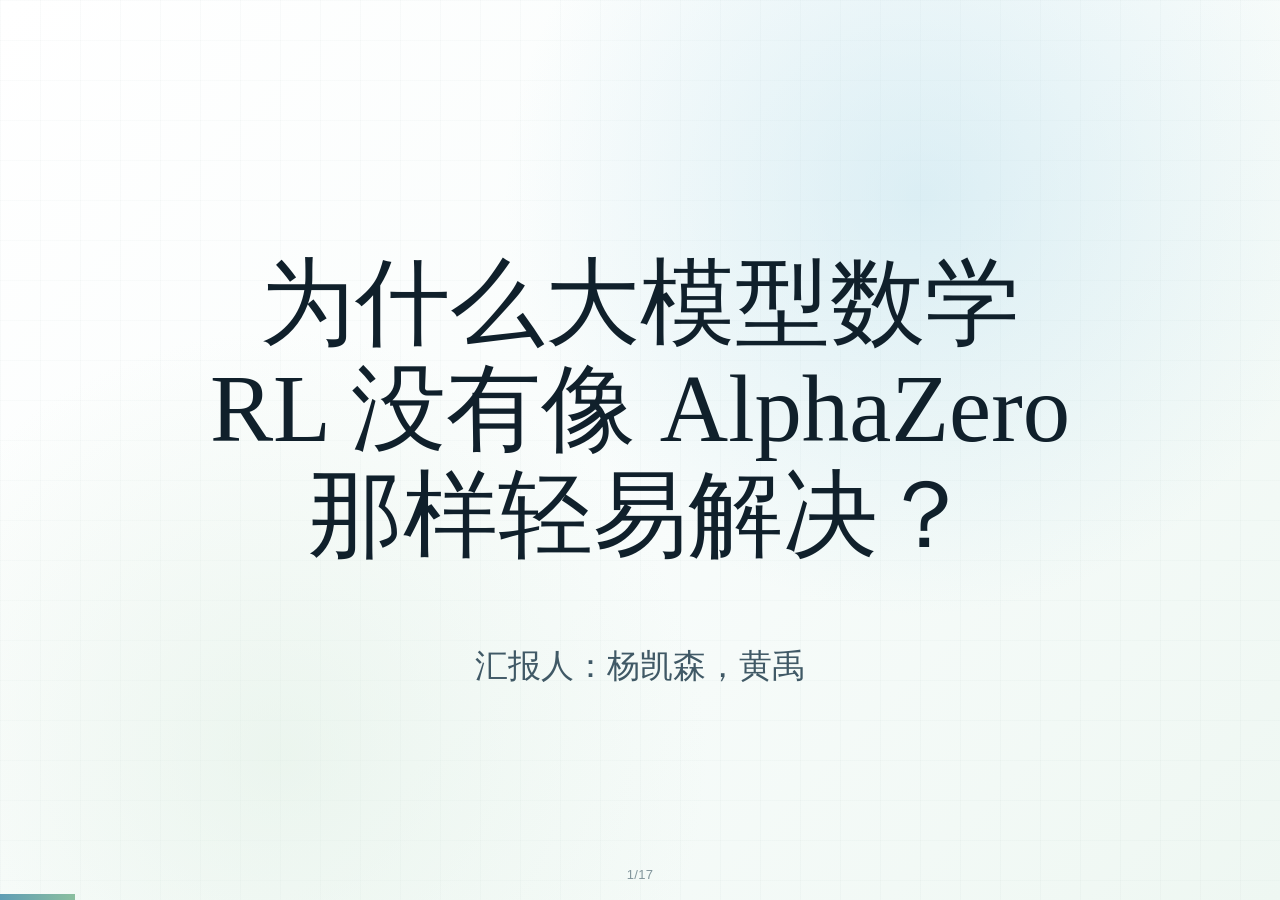
==== commit 503f4c5f: "Refine title and closing slide Co-authored-by: Codex <codex@openai.com>" ====
--- a/slides/llm_math_rl_alpha_zero/index.html
+++ b/slides/llm_math_rl_alpha_zero/index.html
@@ -3,7 +3,7 @@
 <head>
   <meta charset="utf-8" />
   <meta name="viewport" content="width=device-width, initial-scale=1" />
-  <title>为什么学术界的大模型数学RL没有像AlphaZero那样轻易解决？</title>
+  <title>为什么大模型数学RL没有像AlphaZero那样轻易解决？</title>
   <style>
     :root {
       --ink: #18202b;
@@ -1219,6 +1219,50 @@
       text-align: center;
     }
 
+    .slide.question-only.active {
+      display: flex;
+      flex-direction: column;
+      justify-content: center;
+      align-items: center;
+      gap: clamp(24px, 4vh, 42px);
+    }
+
+    .final-split {
+      display: grid;
+      grid-template-columns: 1fr 1fr;
+      gap: clamp(22px, 3vw, 42px);
+      height: calc(100vh - clamp(205px, 29vh, 275px));
+      margin-top: clamp(28px, 4vh, 42px);
+      align-items: stretch;
+    }
+
+    .final-panel {
+      display: flex;
+      flex-direction: column;
+      justify-content: center;
+      min-height: 0;
+      padding: clamp(32px, 4vw, 58px);
+    }
+
+    .final-panel h3 {
+      font-size: clamp(36px, 3.5vw, 54px);
+      margin-bottom: clamp(18px, 2.6vh, 30px);
+    }
+
+    .final-panel p {
+      font-size: clamp(25px, 2.35vw, 36px);
+      line-height: 1.34;
+      color: #29323a;
+    }
+
+    .closing-line {
+      margin-top: clamp(22px, 3.2vh, 36px);
+      font-size: clamp(27px, 2.8vw, 42px);
+      line-height: 1.24;
+      color: #162731;
+      max-width: min(1080px, 90vw);
+    }
+
     .guess-slide .grid {
       height: calc(100vh - clamp(165px, 23vh, 220px));
       align-items: stretch;
@@ -1340,7 +1384,7 @@
 <body>
 <main class="deck" id="deck">
   <section class="slide active question-only">
-    <h1>为什么学术界的大模型数学 RL 没有像 AlphaZero 那样轻易解决？</h1>
+    <h1>为什么大模型数学 RL 没有像 AlphaZero 那样轻易解决？</h1>
     <p class="presenters">汇报人：杨凯森，黄禹</p>
     <div class="footer"><span>Class presentation draft</span><span>1/17</span></div>
   </section>
@@ -1569,51 +1613,40 @@
 
   <section class="slide compact">
     <div class="kicker">Diffusion extension</div>
-    <h2>Diffusion RL：从 0/1 verifier 到连续 reward 分布</h2>
-    <div class="grid cols-2">
+    <h2>Diffusion RL：同一个信息瓶颈，也能在图像里看到</h2>
+    <div class="image-row">
+      <div class="figure"><img src="assets/diffusion_final_image_grid.png" alt="SDXL DDPO final image grid"></div>
       <div class="card">
-        <h3>前面的数学 RLVR</h3>
-        <p>一道题 q_i，采样一条 rollout τ，再由 verifier 给出二值 reward。</p>
-        <div class="formula">q_i -> τ -> R_i ∈ {0,1}</div>
-        <p>所以平均信息量可以写成 binary reward variance。</p>
-        <div class="formula">I_i(t)=Var[R_i(t)]=p_i(t)(1-p_i(t))</div>
-      </div>
-      <div class="card">
-        <h3>Diffusion RL 的对应物</h3>
-        <p>一个 prompt c_i，采样图像 x，再由 reward model 给出连续 scalar score。</p>
+        <h3>SDXL + DDPO，10 个 prompt</h3>
+        <p>每个 prompt 采样图像，再由 reward model 给出连续分数。</p>
         <div class="formula">c_i -> x ~ π_t(.|c_i) -> R(c_i,x) ∈ R</div>
-        <p>因此要看同一 prompt 下 reward distribution 还有没有可区分的宽度。</p>
+        <p>这里不是 0/1 verifier，而是 ImageReward、PickScore、HPSv2 这样的 reward channel。</p>
+        <p>所以信息量看的是同一 prompt 下不同图像的 reward distribution 是否还有可区分宽度。</p>
         <div class="formula">I_i(t)=Var_x[R(c_i,x)]</div>
       </div>
     </div>
-    <p class="lead">Binary verifier 只是 Var[R] 的特例；在 diffusion 里，更自然的问题是 mean reward 是否上升、reward spread 是否变窄、high-reward tail 是否还存在。</p>
+    <p class="fig-note">四行分别是 No-RL、IR-only、PS-only、IR+PS；diffusion 版本把“题目”换成 prompt，把 rollout 换成生成图像/denoising trajectory。</p>
     <div class="footer"><span>Diffusion reward signal</span><span>14/17</span></div>
   </section>
 
   <section class="slide compact">
     <div class="kicker">Diffusion extension</div>
-    <h2>Diffusion 的信息信号：proxy bias 与 multi-reward disagreement</h2>
-    <div class="grid cols-3">
-      <div class="card">
-        <h3>Reward 不是 ground truth</h3>
-        <p>图像 reward model 更像 learned proxy，而不是数学 verifier。</p>
-        <div class="formula">R_proxy(c,x) ≠ R_human(c,x)</div>
-        <p>高 variance 可能是有用信号，也可能只是 reward hacking 空间。</p>
-      </div>
-      <div class="card">
-        <h3>多 reward 的冲突本身是信息</h3>
-        <p>图像质量通常不是单目标：美学、prompt alignment、人类偏好、多样性会互相拉扯。</p>
-        <div class="formula">r(c,x)=[R_aes,R_align,R_pref,...]</div>
-        <p>reward ranking 的 disagreement 可以揭示 tradeoff、bias 和可优化方向。</p>
-      </div>
-      <div class="card">
-        <h3>Reward 之间可能低维耦合</h3>
-        <p>多个 reward 看似独立，但实际可能共享同一组视觉偏好或模型偏差。</p>
-        <div class="formula">Σ_R(c)=Cov_x[r(c,x)]</div>
-        <p>分析 covariance / effective rank 可以判断多 reward 是否真的提供了更多独立信息。</p>
+    <h2>Diffusion 结果：多 reward 提供更宽的信息通道</h2>
+    <div class="figure-gallery three">
+      <div class="figure-card">
+        <div class="figure"><img src="assets/diffusion_cross_reward_matrix_final_z.png" alt="Diffusion final cross-reward matrix"></div>
+        <p class="fig-note">最终 cross-reward matrix：IR+PS 在 ImageReward 和 PickScore 上最好，HPSv2 基本追平 PS-only。</p>
+      </div>
+      <div class="figure-card">
+        <div class="figure"><img src="assets/diffusion_final_active_channel_information.png" alt="Diffusion active-channel information"></div>
+        <p class="fig-note">最终 prompt-group 信息量：IR+PS 的 accessible information 最高。</p>
+      </div>
+      <div class="figure-card">
+        <div class="figure"><img src="assets/diffusion_active_iacc_vs_hpsv2.png" alt="Diffusion accessible information vs held-out reward"></div>
+        <p class="fig-note">信息量和 held-out HPSv2 的关系：IR+PS 有更丰富反馈，同时接近最强单 reward。</p>
       </div>
     </div>
-    <p class="lead">Future todo：把 diffusion RL 也看成信息几何问题，分析 reward variance 从哪里来、proxy bias 有多大、多个 reward 是否冲突，以及多 reward 是否真的增加独立信号维度。</p>
+    <p class="lead">结论要谨慎说：multi-reward 没有严格赢过最强 single reward，但它给出最均衡的 reward profile，并让 active feedback information 最高。</p>
     <div class="footer"><span>Diffusion reward geometry</span><span>15/17</span></div>
   </section>
 
@@ -1640,14 +1673,20 @@
 
   <section class="slide">
     <div class="kicker">Takeaway</div>
-    <h2>一句话总结</h2>
-    <p class="lead">AlphaZero 的强大来自开放式自博弈带来的持续信息流；固定数学数据集上的 RL 更像有限信息的锐化过程。</p>
-    <div class="grid cols-3">
-      <div class="card"><h3>Bounded</h3><p>每道题的信息积分有限。</p></div>
-      <div class="card"><h3>Additive</h3><p>题目之间相互作用弱时，总信息近似随题数增长。</p></div>
-      <div class="card"><h3>Geometric</h3><p>题目之间的 transfer 可以定义 prompt space geometry。</p></div>
+    <h2>最后回到一开始的问题</h2>
+    <div class="final-split">
+      <div class="card final-panel">
+        <h3>AlphaZero</h3>
+        <p>对手会随着自己变强而变强。</p>
+        <p>新的棋局、新的边界、新的胜负差异，会被自博弈持续制造出来。</p>
+      </div>
+      <div class="card final-panel">
+        <h3>固定数学题集</h3>
+        <p>题做不出来时，reward 几乎没有差异；题做出来后，reward 又很快失去差异。</p>
+        <p>RL 更像把一个宽分布压进少数稳定解法附近。</p>
+      </div>
     </div>
-    <p class="lead">谢谢大家。</p>
+    <p class="closing-line">所以问题不是“RL 有没有用”，而是：信息源会不会继续长出来。</p>
     <div class="footer"><span>End</span><span>17/17</span></div>
   </section>
 </main>
